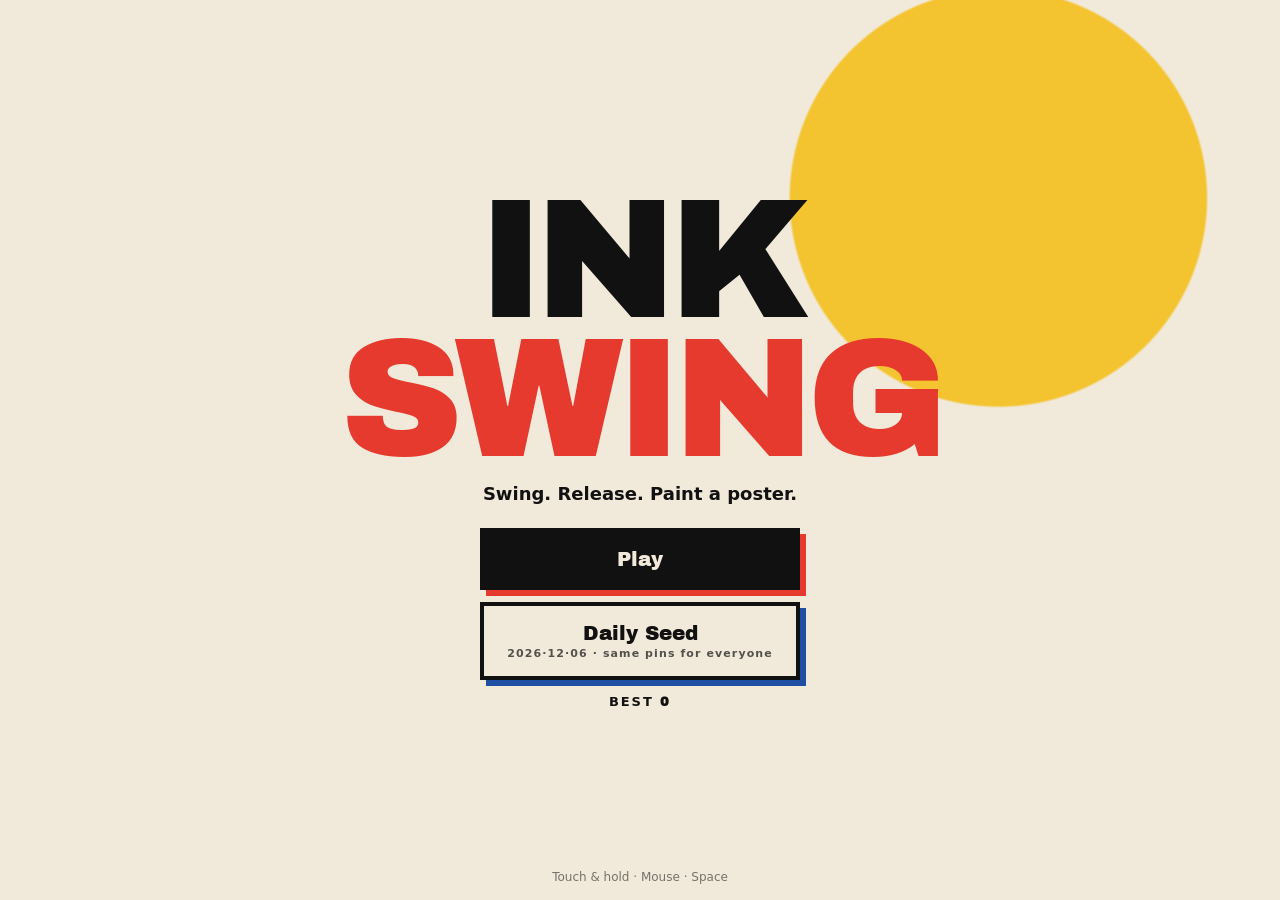
==== index.html @ 2767951f "Ink Swing: initial release" ====
<!doctype html>
<html lang="en">
<head>
<meta charset="utf-8">
<meta name="viewport" content="width=device-width,initial-scale=1,viewport-fit=cover,user-scalable=no">
<meta name="theme-color" content="#F1E9DA">
<meta name="description" content="Ink Swing — swing, release, paint a poster.">
<meta name="apple-mobile-web-app-capable" content="yes">
<title>Ink Swing</title>
<link rel="manifest" href="manifest.webmanifest">
<link rel="icon" href="icons/icon.svg" type="image/svg+xml">
<link rel="apple-touch-icon" href="icons/icon-192.png">
<link rel="preload" href="fonts/ArchivoBlack-latin.woff2" as="font" type="font/woff2" crossorigin>
<link rel="stylesheet" href="style.css">
</head>
<body>
<canvas id="c"></canvas>
<div id="hud" class="hidden">
  <div id="score">0</div>
  <div id="pal" class="pill">Bauhaus</div>
  <div id="toast"></div>
</div>
<div id="hint" class="hidden"><div class="hand"></div><b>HOLD</b> to grab a pin<br><b>RELEASE</b> to fling</div>

<section id="start" class="panel show">
  <h1><span>INK</span><span>SWING</span></h1>
  <p class="sub">Swing. Release. Paint a poster.</p>
  <div class="modes">
    <button class="btn" id="btnRandom">Play</button>
    <button class="btn alt" id="btnDaily">Daily Seed <small id="dailyTag"></small></button>
  </div>
  <p class="best">Best <b id="bestStart">0</b></p>
  <p class="keys">Touch &amp; hold · Mouse · Space</p>
</section>

<section id="over" class="panel">
  <p class="kicker" id="overMode">Random run</p>
  <h2>INKED<br>OUT</h2>
  <div class="final" id="finalScore">0</div>
  <p class="best" id="overBest">Best 0</p>
  <img id="posterPrev" alt="Your poster">
  <div class="row">
    <button class="btn" id="btnRetry">Retry</button>
    <button class="btn alt" id="btnShare">Share Poster</button>
  </div>
  <button class="link" id="btnMenu">Menu</button>
</section>
<script src="game.js"></script>
</body>
</html>
---- style.css ----
@font-face{font-family:"Archivo Black";src:url(fonts/ArchivoBlack-latin.woff2) format("woff2");font-display:block}
:root{--ink:#111;--paper:#F1E9DA;--red:#E63A2E;--yel:#F4C430;--blu:#1F4FA3;--H:"Archivo Black",Impact,sans-serif}
*{box-sizing:border-box;-webkit-tap-highlight-color:transparent;-webkit-user-select:none;user-select:none}
html,body{margin:0;height:100%;overflow:hidden;background:var(--paper);color:var(--ink);font-family:system-ui,-apple-system,sans-serif;overscroll-behavior:none;touch-action:none}
canvas{position:fixed;inset:0;width:100%;height:100%;display:block}
.hidden{opacity:0;pointer-events:none}
#hud{position:fixed;inset:0;pointer-events:none;transition:opacity .3s}
#score{position:absolute;top:calc(14px + env(safe-area-inset-top));left:0;right:0;text-align:center;font:clamp(64px,20vw,120px)/1 var(--H);letter-spacing:-.04em;color:var(--ink);mix-blend-mode:multiply}
#score.bump{animation:bump .25s}
@keyframes bump{40%{transform:scale(1.18)}}
.pill{position:absolute;top:calc(18px + env(safe-area-inset-top));left:16px;font:12px var(--H);text-transform:uppercase;letter-spacing:.12em;background:var(--ink);color:var(--paper);padding:7px 11px;border-radius:99px;transition:background .3s}
#toast{position:absolute;top:34%;left:0;right:0;text-align:center;font:28px var(--H);text-transform:uppercase;opacity:0}
#toast.go{animation:toast .9s ease-out}
@keyframes toast{0%{opacity:0;transform:translateY(10px) scale(.8)}20%{opacity:1;transform:none}100%{opacity:0;transform:translateY(-30px)}}
#hint{position:fixed;bottom:calc(14% + env(safe-area-inset-bottom));left:0;right:0;text-align:center;font-size:18px;line-height:1.5;transition:opacity .4s;pointer-events:none}
#hint b{font-family:var(--H);font-weight:400;letter-spacing:.04em}
.hand{width:44px;height:44px;margin:0 auto 10px;border-radius:50%;border:5px solid var(--ink);animation:press 1.4s infinite}
@keyframes press{0%,100%{transform:scale(1)}40%,70%{transform:scale(.7);background:var(--red)}}
.panel{position:fixed;inset:0;display:flex;flex-direction:column;align-items:center;justify-content:center;gap:14px;padding:24px;text-align:center;
opacity:0;pointer-events:none;transform:translateY(20px);transition:opacity .35s,transform .45s cubic-bezier(.2,.9,.3,1.3)}
.panel.show{opacity:1;pointer-events:auto;transform:none}
#start{background:radial-gradient(circle at 78% 22%,var(--yel) 0 17%,transparent 17.2%),linear-gradient(transparent 0 0)}
h1{margin:0;font:400 clamp(84px,29vw,170px)/.82 var(--H);letter-spacing:-.05em;display:flex;flex-direction:column}
h1 span:last-child{color:var(--red)}
.sub{margin:0;font-weight:700;font-size:18px}
.modes,.row{display:flex;flex-direction:column;gap:12px;width:100%;max-width:320px;margin-top:10px}
.row{flex-direction:row}.row .btn{flex:1}
.btn{font:20px var(--H);border:4px solid var(--ink);background:var(--ink);color:var(--paper);padding:16px;border-radius:0;cursor:pointer;box-shadow:6px 6px 0 var(--red);transition:transform .08s,box-shadow .08s;touch-action:manipulation}
.btn:active{transform:translate(4px,4px);box-shadow:2px 2px 0 var(--red)}
.btn.alt{background:var(--paper);color:var(--ink);box-shadow:6px 6px 0 var(--blu)}
.btn small{display:block;font:700 11px system-ui;letter-spacing:.1em;opacity:.7;margin-top:3px}
.best{margin:0;font-weight:700;text-transform:uppercase;letter-spacing:.15em;font-size:13px}.best b{font-family:var(--H)}
.keys{position:absolute;bottom:calc(16px + env(safe-area-inset-bottom));font-size:12px;opacity:.55;margin:0}
#over{background:rgba(241,233,218,.9);backdrop-filter:blur(6px);-webkit-backdrop-filter:blur(6px);gap:10px}
.kicker{margin:0;font:12px var(--H);letter-spacing:.2em;text-transform:uppercase;background:var(--ink);color:var(--paper);padding:6px 10px}
h2{margin:0;font:400 clamp(56px,17vw,96px)/.85 var(--H);letter-spacing:-.04em;color:var(--red)}
.final{font:400 clamp(70px,22vw,120px)/.9 var(--H);letter-spacing:-.04em}
#posterPrev{height:min(30vh,260px);aspect-ratio:9/16;border:4px solid var(--ink);box-shadow:8px 8px 0 var(--ink);background:#fff;transform:rotate(-2deg);object-fit:cover}
.link{background:none;border:0;font:14px var(--H);text-decoration:underline;color:var(--ink);cursor:pointer;padding:8px}
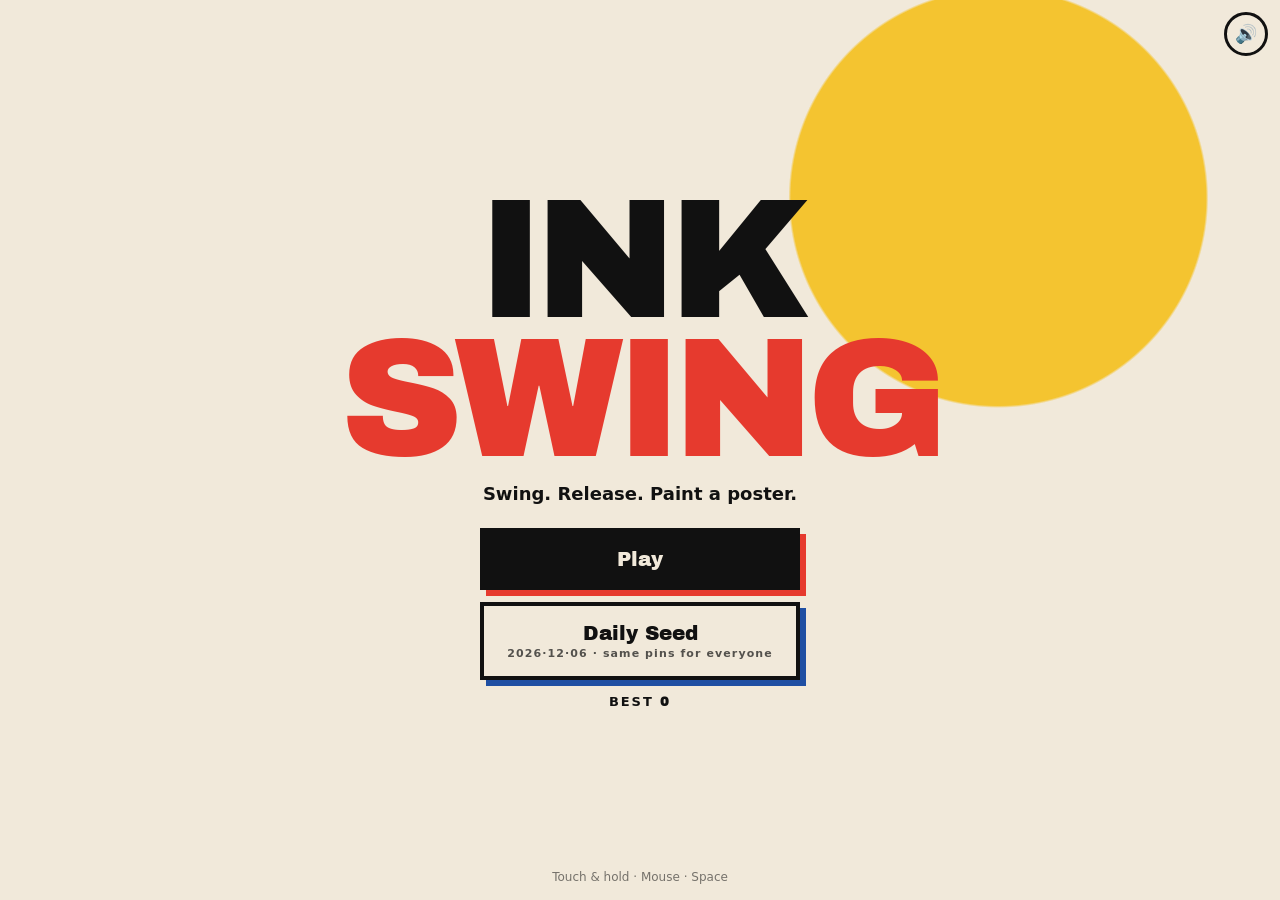
==== commit 36efd779: "Ink Boost after 100 points, synthesized paint SFX, mute toggle, SW v2" ====
--- a/index.html
+++ b/index.html
@@ -15,6 +15,7 @@
 </head>
 <body>
 <canvas id="c"></canvas>
+<button id="mute" aria-label="Toggle sound" aria-pressed="false">🔊</button>
 <div id="hud" class="hidden">
   <div id="score">0</div>
   <div id="pal" class="pill">Bauhaus</div>
--- a/style.css
+++ b/style.css
@@ -37,3 +37,5 @@
 .final{font:400 clamp(70px,22vw,120px)/.9 var(--H);letter-spacing:-.04em}
 #posterPrev{height:min(30vh,260px);aspect-ratio:9/16;border:4px solid var(--ink);box-shadow:8px 8px 0 var(--ink);background:#fff;transform:rotate(-2deg);object-fit:cover}
 .link{background:none;border:0;font:14px var(--H);text-decoration:underline;color:var(--ink);cursor:pointer;padding:8px}
+#mute{position:fixed;z-index:5;top:calc(12px + env(safe-area-inset-top));right:12px;width:44px;height:44px;border-radius:50%;border:3px solid var(--ink);background:var(--paper);font-size:18px;cursor:pointer;touch-action:manipulation}
+#score.boost{background:linear-gradient(90deg,#E63A2E,#F4C430,#2EC4B6,#FF48B0);-webkit-background-clip:text;background-clip:text;color:transparent;mix-blend-mode:normal}
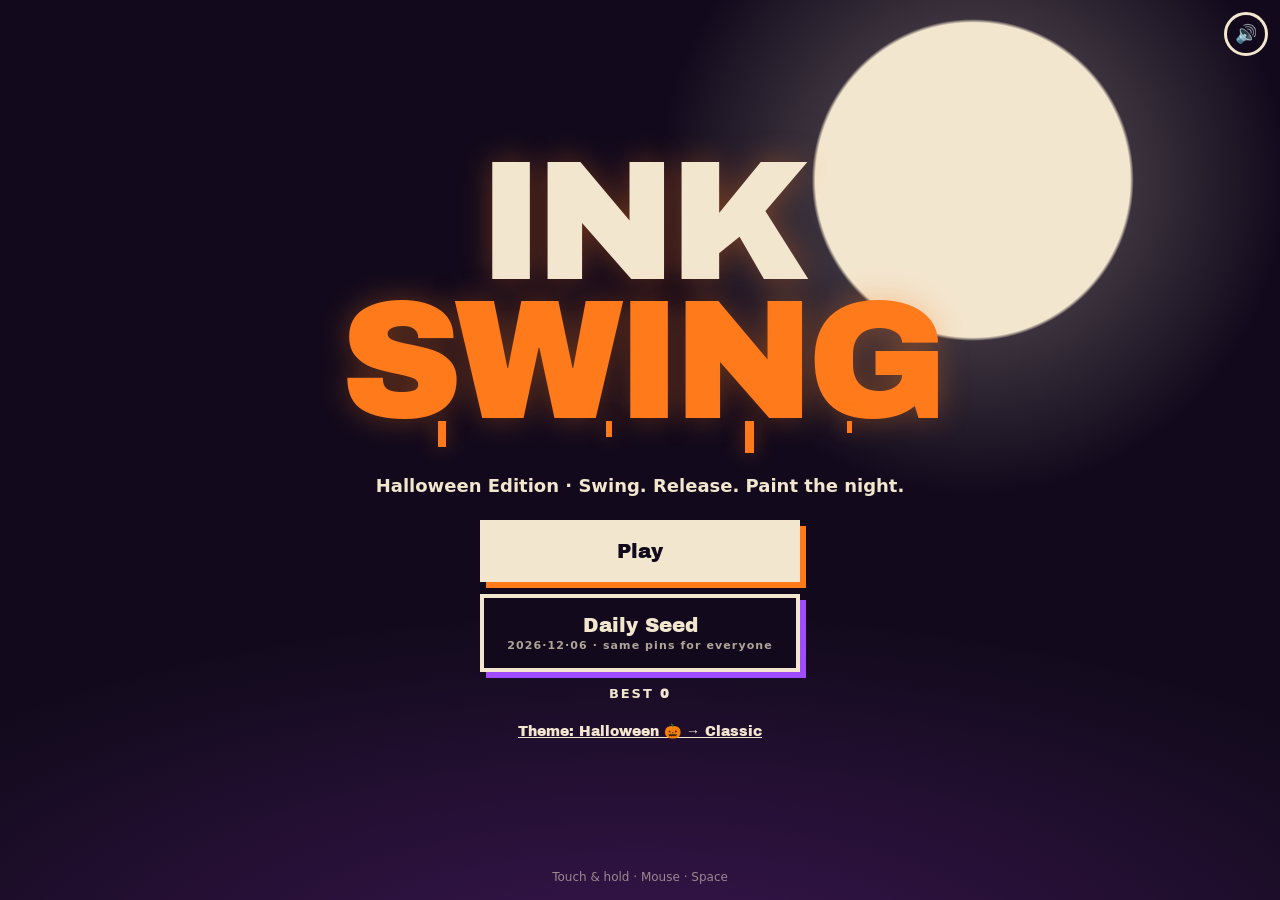
==== commit f3a798b1: "v10: Halloween theme (default) with classic toggle, night sky, lanterns, web/bat/coffin obstacles, c" ====
--- a/index.html
+++ b/index.html
@@ -31,6 +31,7 @@
     <button class="btn alt" id="btnDaily">Daily Seed <small id="dailyTag"></small></button>
   </div>
   <p class="best">Best <b id="bestStart">0</b></p>
+  <button class="link" id="btnTheme">Theme</button>
   <p class="keys">Touch &amp; hold · Mouse · Space</p>
 </section>
 
--- a/style.css
+++ b/style.css
@@ -39,3 +39,17 @@
 .link{background:none;border:0;font:14px var(--H);text-decoration:underline;color:var(--ink);cursor:pointer;padding:8px}
 #mute{position:fixed;z-index:5;top:calc(12px + env(safe-area-inset-top));right:12px;width:44px;height:44px;border-radius:50%;border:3px solid var(--ink);background:var(--paper);font-size:18px;cursor:pointer;touch-action:manipulation}
 #score.boost{background:linear-gradient(90deg,#E63A2E,#F4C430,#2EC4B6,#FF48B0);-webkit-background-clip:text;background-clip:text;color:transparent;mix-blend-mode:normal}
+/* ---- Halloween theme ---- */
+body.hw{--paper:#120A1C;--ink:#F3E6CF;--red:#FF7A1A;--yel:#A04DFF;--blu:#7CFF3A;background:#120A1C}
+body.hw #score{mix-blend-mode:normal;text-shadow:0 0 24px rgba(255,122,26,.45)}
+body.hw #start{background:radial-gradient(circle at 76% 20%,#F3E6CF 0 13%,rgba(243,230,207,.18) 13.3%,transparent 26%),radial-gradient(120% 70% at 50% 110%,#3A1650 0,transparent 60%),#120A1C}
+body.hw h1 span{text-shadow:0 0 30px rgba(255,122,26,.35)}
+body.hw h1 span:last-child{color:#FF7A1A}
+body.hw h1::after{content:"";display:block;height:40px;margin:-10px 6% 0;background:linear-gradient(#FF7A1A,#FF7A1A) 12% 0/8px 26px no-repeat,linear-gradient(#FF7A1A,#FF7A1A) 44% 0/6px 16px no-repeat,linear-gradient(#FF7A1A,#FF7A1A) 71% 0/9px 32px no-repeat,linear-gradient(#FF7A1A,#FF7A1A) 90% 0/5px 12px no-repeat;border-radius:0 0 8px 8px;filter:drop-shadow(0 0 10px rgba(255,122,26,.4))}
+body.hw .btn{box-shadow:6px 6px 0 #FF7A1A}body.hw .btn.alt{box-shadow:6px 6px 0 #A04DFF}
+body.hw #over{background:rgba(18,10,28,.9)}
+body.hw h2{color:#FF7A1A;text-shadow:0 0 28px rgba(255,122,26,.5)}
+body.hw .kicker{background:#FF7A1A;color:#120A1C}
+body.hw #posterPrev{box-shadow:8px 8px 0 #FF7A1A;border-color:#F3E6CF}
+body.hw #mute{background:#120A1C;color:#F3E6CF;border-color:#F3E6CF}
+body.hw .pill{color:#120A1C}
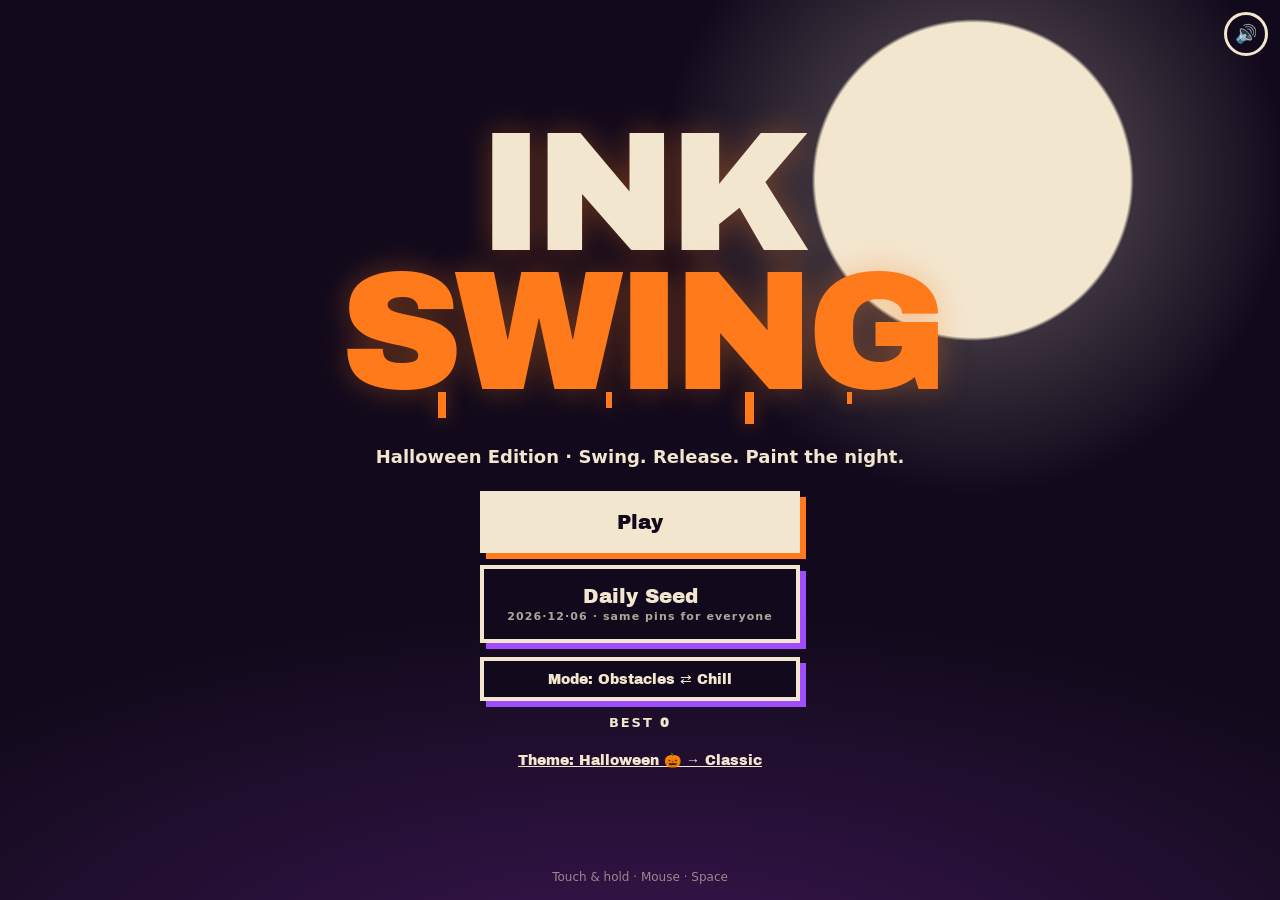
==== commit a94cc9d6: "v12: Chill mode (no obstacles/candy, color cycles on grab), per-mode best, poster mode label" ====
--- a/index.html
+++ b/index.html
@@ -30,6 +30,7 @@
     <button class="btn" id="btnRandom">Play</button>
     <button class="btn alt" id="btnDaily">Daily Seed <small id="dailyTag"></small></button>
   </div>
+  <button class="btn alt mode" id="btnChill">Mode</button>
   <p class="best">Best <b id="bestStart">0</b></p>
   <button class="link" id="btnTheme">Theme</button>
   <p class="keys">Touch &amp; hold · Mouse · Space</p>
--- a/style.css
+++ b/style.css
@@ -53,3 +53,4 @@
 body.hw #posterPrev{box-shadow:8px 8px 0 #FF7A1A;border-color:#F3E6CF}
 body.hw #mute{background:#120A1C;color:#F3E6CF;border-color:#F3E6CF}
 body.hw .pill{color:#120A1C}
+.btn.mode{font-size:14px;padding:10px 14px;box-shadow:4px 4px 0 var(--ink);width:100%;max-width:320px}.btn.mode.on{background:var(--blu);color:#111}
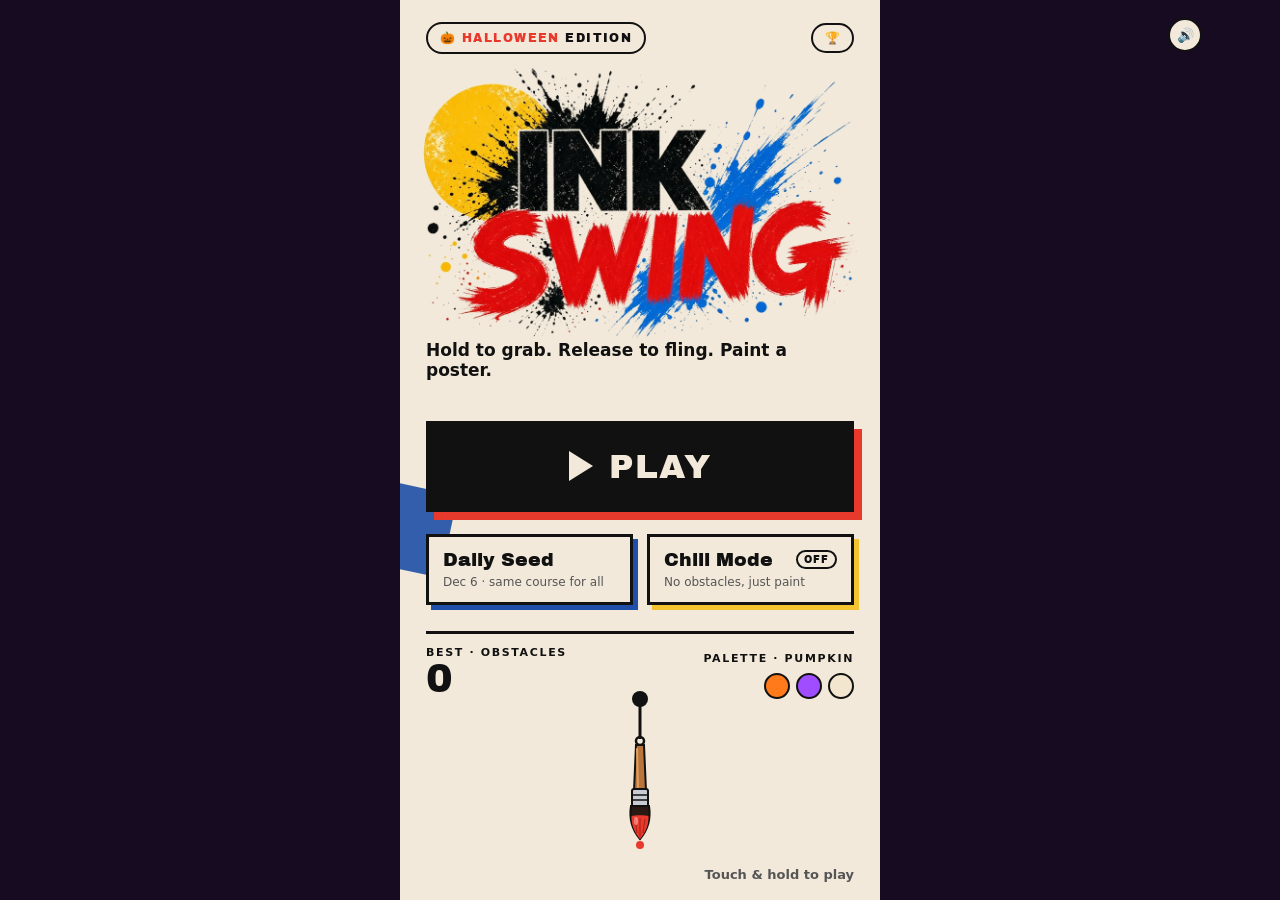
==== commit 5dab1ad0: "Home B start screen: SVG swinging brush, fix Halloween init crash; SW v14" ====
--- a/index.html
+++ b/index.html
@@ -3,7 +3,7 @@
 <head>
 <meta charset="utf-8">
 <meta name="viewport" content="width=device-width,initial-scale=1,viewport-fit=cover,user-scalable=no">
-<meta name="theme-color" content="#F1E9DA">
+<meta name="theme-color" content="#F2E9DA">
 <meta name="description" content="Ink Swing — swing, release, paint a poster.">
 <meta name="apple-mobile-web-app-capable" content="yes">
 <title>Ink Swing</title>
@@ -23,18 +23,32 @@
 </div>
 <div id="hint" class="hidden"><div class="hand"></div><b>HOLD</b> to grab a pin<br><b>RELEASE</b> to fling</div>
 
-<section id="start" class="panel show">
-  <h1><span>INK</span><span>SWING</span></h1>
-  <p class="sub">Swing. Release. Paint a poster.</p>
-  <div class="modes">
-    <button class="btn" id="btnRandom">Play</button>
-    <button class="btn alt" id="btnDaily">Daily Seed <small id="dailyTag"></small></button>
+<section id="start" class="panel show homeB">
+  <div class="hb-top"><button class="hb-pill" id="btnTheme"></button><button class="hb-pill hb-trophy" id="btnLeaders" aria-label="Leaderboard">🏆</button></div>
+  <h1 class="hb-logo"><img src="img/logo-B.webp" alt="Ink Swing" width="900" height="561"></h1>
+  <p class="hb-tag">Hold to grab. Release to fling. Paint a poster.</p>
+  <button class="hb-play" id="btnRandom"><i></i>PLAY</button>
+  <div class="hb-modes">
+    <button class="hb-card" id="btnDaily" style="--c:#1F4FA8"><b>Daily Seed</b><small id="dailyTag"></small></button>
+    <button class="hb-card" id="btnChill" style="--c:#F4C430" aria-pressed="false"><b>Chill Mode <em id="chillState">OFF</em></b><small id="chillSub">No obstacles, just paint</small></button>
   </div>
-  <button class="btn alt mode" id="btnChill">Mode</button>
-  <p class="best">Best <b id="bestStart">0</b></p>
-  <button class="link" id="btnTheme">Theme</button>
-  <p class="keys">Touch &amp; hold · Mouse · Space</p>
+  <div class="hb-stats"><div><span id="bestLabel">BEST</span><b id="bestStart">0</b></div>
+    <div class="hb-pal"><span id="palLabel">PALETTE · BAUHAUS</span><div id="palDots"></div></div></div>
+  <div class="hb-swing" aria-hidden="true"><svg class="trail" viewBox="0 0 430 70" preserveAspectRatio="none"><path d="M40 30 C120 70 170 0 215 30 S320 70 390 25" fill="none" stroke="#E8392D" stroke-width="14" stroke-linecap="round"/></svg><div class="pin"></div><div class="pend"><svg viewBox="0 0 40 150" width="40" height="150" class="bsvg">
+<line x1="20" y1="0" x2="20" y2="40" stroke="#111" stroke-width="3"/>
+<circle cx="20" cy="42" r="4" fill="none" stroke="#111" stroke-width="2.5"/>
+<path d="M16 46 L24 46 L26 92 L14 92 Z" fill="#B8743A" stroke="#111" stroke-width="2"/>
+<path d="M17 50 L18 88" stroke="#E0A060" stroke-width="2" stroke-linecap="round"/>
+<rect x="12" y="90" width="16" height="18" rx="2" fill="#C9CCD2" stroke="#111" stroke-width="2"/>
+<line x1="12" y1="96" x2="28" y2="96" stroke="#111" stroke-width="1.5"/><line x1="12" y1="101" x2="28" y2="101" stroke="#111" stroke-width="1.5"/>
+<path d="M11 107 L29 107 C31 120 27 132 20 140 C13 132 9 120 11 107 Z" fill="#2A1A14" stroke="#111" stroke-width="2"/>
+<path d="M11.5 117 C14 116 26 116 28.5 117 C29 126 25 134 20 140 C15 134 11 126 11.5 117 Z" fill="#E8392D"/>
+<path d="M15 120 L17 134 M20 119 L20 138 M25 120 L23 134" stroke="#B5241B" stroke-width="1.2"/>
+<ellipse cx="16" cy="122" rx="2" ry="4" fill="#ffffff66"/>
+</svg><div class="drop"></div></div></div>
+  <div class="hb-foot"><span class="native-only"><button class="hb-link" id="btnRemoveAds"><b>Remove Ads</b></button> · <button class="hb-link" id="btnRestore">Restore</button></span><span class="hb-hint">Touch &amp; hold to play</span></div>
 </section>
+<div id="scores" class="hb-sheet" hidden><div class="hb-sheet-in"><h3>Best Scores</h3><ul id="scoreList"></ul><button class="hb-play hb-close" id="btnScoresClose">Close</button></div></div>
 
 <section id="over" class="panel">
   <p class="kicker" id="overMode">Random run</p>
--- a/style.css
+++ b/style.css
@@ -54,3 +54,51 @@
 body.hw #mute{background:#120A1C;color:#F3E6CF;border-color:#F3E6CF}
 body.hw .pill{color:#120A1C}
 .btn.mode{font-size:14px;padding:10px 14px;box-shadow:4px 4px 0 var(--ink);width:100%;max-width:320px}.btn.mode.on{background:var(--blu);color:#111}
+
+/* ---- Home B start screen (paper poster, same in every theme) ---- */
+body #start.homeB,body.hw #start.homeB{--P:#F2E9DA;--K:#111111;--R:#E8392D;--Y:#F4C430;--B:#1F4FA8;background:var(--P);color:var(--K);justify-content:flex-start;align-items:stretch;gap:0;text-align:left;
+ padding:calc(22px + env(safe-area-inset-top)) 26px calc(18px + env(safe-area-inset-bottom));max-width:480px;margin:0 auto;overflow:hidden}
+body #start.homeB::before{content:"";position:absolute;left:-34px;top:54%;width:84px;height:84px;background:var(--B);transform:rotate(12deg);opacity:.9}
+.homeB>*{position:relative}
+.hb-top{display:flex;justify-content:space-between;align-items:center}
+.hb-pill{font:12px "Archivo Black",Impact,sans-serif;letter-spacing:.12em;border:2px solid var(--K);padding:7px 12px;border-radius:99px;background:var(--P);color:var(--K);cursor:pointer}
+.hb-pill b{color:var(--R);font-weight:400}.hb-trophy{letter-spacing:0;padding:6px 12px}
+.hb-logo{margin:14px -10px 2px;display:block;line-height:0}.hb-logo img{width:100%;height:auto;max-height:30vh;object-fit:contain}
+.hb-tag{margin:0;font-weight:700;font-size:clamp(14px,4.2vw,17px)}
+.hb-play{margin-top:clamp(18px,4.5vh,44px);background:var(--K);color:var(--P);font:clamp(26px,8vw,34px) "Archivo Black",Impact,sans-serif;letter-spacing:.04em;height:clamp(70px,10.5vh,96px);border:0;
+ display:flex;align-items:center;justify-content:center;gap:16px;box-shadow:8px 8px 0 var(--R);cursor:pointer;width:100%;transition:transform .08s,box-shadow .08s}
+.hb-play i{width:0;height:0;border-left:24px solid var(--P);border-top:15px solid transparent;border-bottom:15px solid transparent}
+.hb-play:active,.hb-card:active{transform:translate(4px,4px);box-shadow:3px 3px 0 var(--R)}
+.hb-modes{display:grid;grid-template-columns:1fr 1fr;gap:14px;margin-top:22px}
+.hb-card{border:3px solid var(--K);background:var(--P);color:var(--K);padding:12px 14px;box-shadow:5px 5px 0 var(--c);text-align:left;cursor:pointer;font-family:inherit;transition:background .2s,transform .08s}
+.hb-card b{display:flex;align-items:center;justify-content:space-between;gap:6px;font:400 clamp(16px,4.6vw,19px) "Archivo Black",Impact,sans-serif}
+.hb-card small{display:block;font-size:12px;color:#555;margin-top:4px;line-height:1.35}
+.hb-card em{font:10px "Archivo Black";font-style:normal;letter-spacing:.1em;border:2px solid var(--K);border-radius:99px;padding:2px 6px}
+.hb-card.on{background:var(--Y)}.hb-card.on em{background:var(--K);color:var(--Y)}.hb-card.on small{color:#111}
+.hb-stats{display:flex;justify-content:space-between;align-items:flex-end;margin-top:clamp(16px,3vh,26px);border-top:3px solid var(--K);padding-top:12px}
+.hb-stats span{display:block;font-size:11px;font-weight:700;letter-spacing:.15em}.hb-stats b{font:400 40px/1 "Archivo Black",Impact,sans-serif}
+.hb-pal{text-align:right}.hb-pal span{margin-bottom:8px}#palDots{display:flex;gap:6px;justify-content:flex-end}#palDots i{width:26px;height:26px;border-radius:50%;border:2px solid var(--K)}
+.hb-foot{margin-top:auto;display:flex;justify-content:space-between;align-items:center;font-size:13px;font-weight:600;color:#555;padding-top:12px}
+.hb-foot .hb-hint{margin-left:auto}.hb-link{background:none;border:0;padding:0;font:inherit;color:#555;cursor:pointer}.hb-link b{color:var(--K)}
+.hb-sheet{position:fixed;inset:0;z-index:9;background:rgba(17,17,17,.55);display:flex;align-items:flex-end;justify-content:center}
+.hb-sheet[hidden]{display:none}.hb-sheet-in{background:#F2E9DA;color:#111;width:100%;max-width:480px;padding:22px 26px calc(22px + env(safe-area-inset-bottom));border-top:4px solid #111}
+.hb-sheet h3{margin:0 0 10px;font:400 26px "Archivo Black",Impact,sans-serif}.hb-sheet ul{list-style:none;margin:0 0 18px;padding:0}
+.hb-sheet li{display:flex;justify-content:space-between;padding:8px 0;border-bottom:2px solid #111;font-weight:700}.hb-sheet li b{font:400 20px "Archivo Black"}
+.hb-close{height:60px;font-size:22px}
+html:not(.native) .hb-foot .native-only{display:none}
+@media (max-height:700px){.hb-logo img{max-height:24vh}.hb-modes{margin-top:16px}}
+body .hb-logo::after,body.hw .hb-logo::after{display:none}body .hb-logo{font-size:0;letter-spacing:0}
+.hb-swing{position:relative;height:150px;margin-top:auto;flex:none}
+.hb-swing .trail{position:absolute;left:-26px;right:-26px;width:calc(100% + 52px);top:105px;height:70px}
+.hb-swing .trail path{stroke-dasharray:520;stroke-dashoffset:520;animation:hbpaint 2.4s ease-in-out infinite alternate}
+@keyframes hbpaint{to{stroke-dashoffset:0}}
+.hb-swing .pin{position:absolute;left:calc(50% - 8px);top:-8px;width:16px;height:16px;border-radius:50%;background:#111}
+.hb-swing .pend{position:absolute;left:50%;top:0;width:0;height:0;animation:hbsw 1.2s ease-in-out infinite alternate;transform-origin:0 0}
+@keyframes hbsw{from{transform:rotate(38deg)}to{transform:rotate(-38deg)}}
+.hb-swing .bsvg{position:absolute;left:-20px;top:0}
+.hb-swing .drop{position:absolute;left:-4px;top:142px;width:8px;height:8px;border-radius:50%;background:#E8392D;animation:hbdrip 1.2s infinite}
+@keyframes hbdrip{0%{opacity:0;transform:translateY(0)}30%{opacity:1}100%{opacity:0;transform:translateY(24px)}}
+#start.homeB .hb-foot{margin-top:6px}
+@media (prefers-reduced-motion:reduce){.hb-swing .pend,.hb-swing .drop,.hb-swing .trail path{animation:none}.hb-swing .trail path{stroke-dashoffset:0}.hb-swing .drop{opacity:0}}
+@media (max-height:740px){.hb-swing{height:118px;transform:scale(.8);transform-origin:50% 0;margin-bottom:-30px}}
+body.onstart #mute{top:calc(18px + env(safe-area-inset-top));right:78px;width:34px;height:34px;font-size:14px;border-width:2px;background:#F2E9DA;color:#111;border-color:#111}
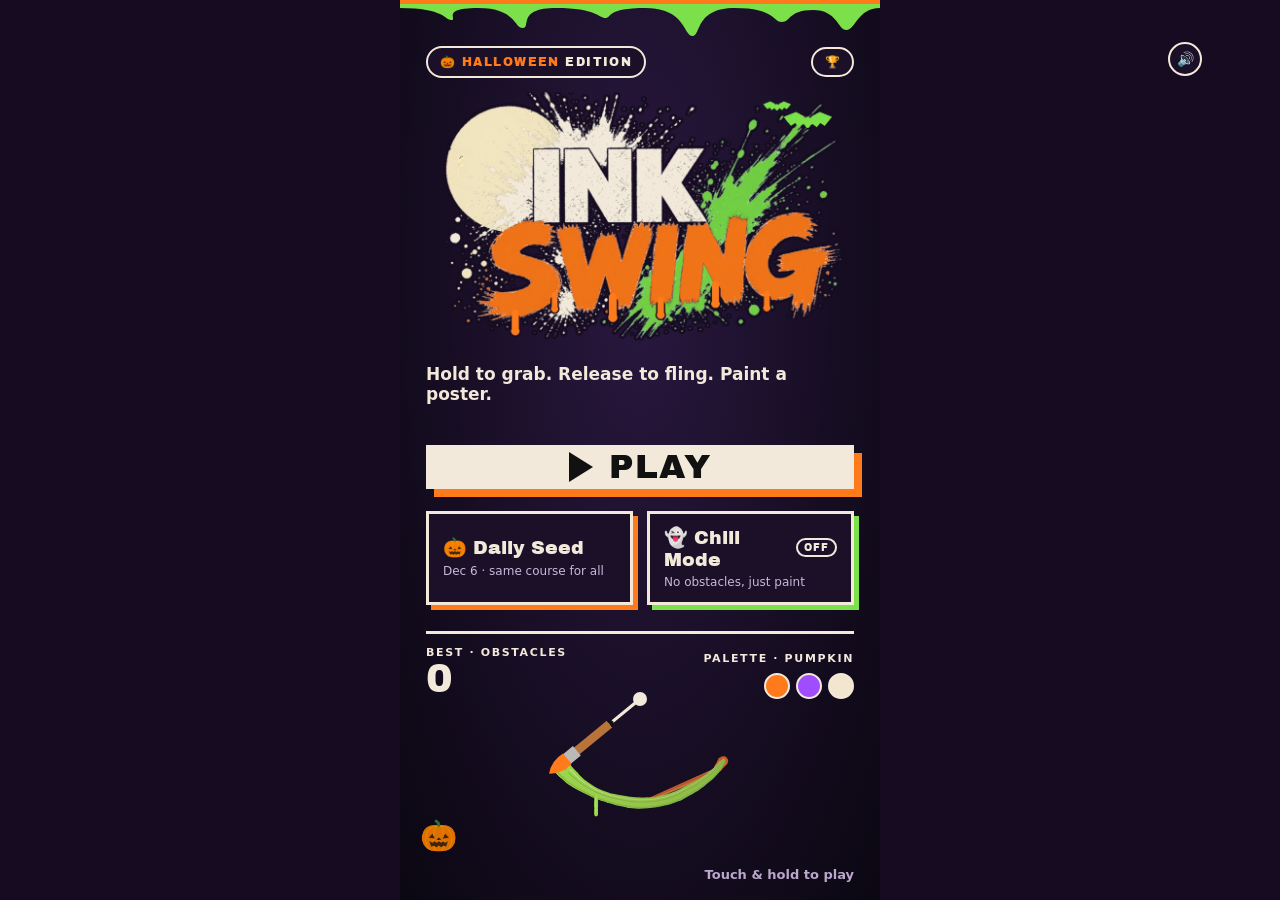
==== commit 4a91ba4b: "Forgiving opening, Halloween Home B + logo, VOD canvas home brush; SW v16" ====
--- a/index.html
+++ b/index.html
@@ -29,23 +29,12 @@
   <p class="hb-tag">Hold to grab. Release to fling. Paint a poster.</p>
   <button class="hb-play" id="btnRandom"><i></i>PLAY</button>
   <div class="hb-modes">
-    <button class="hb-card" id="btnDaily" style="--c:#1F4FA8"><b>Daily Seed</b><small id="dailyTag"></small></button>
-    <button class="hb-card" id="btnChill" style="--c:#F4C430" aria-pressed="false"><b>Chill Mode <em id="chillState">OFF</em></b><small id="chillSub">No obstacles, just paint</small></button>
+    <button class="hb-card" id="btnDaily" style="--c:#1F4FA8"><b><span><span class="hw-only">🎃 </span>Daily Seed</span></b><small id="dailyTag"></small></button>
+    <button class="hb-card" id="btnChill" style="--c:#F4C430" aria-pressed="false"><b><span><span class="hw-only">👻 </span>Chill Mode</span> <em id="chillState">OFF</em></b><small id="chillSub">No obstacles, just paint</small></button>
   </div>
   <div class="hb-stats"><div><span id="bestLabel">BEST</span><b id="bestStart">0</b></div>
     <div class="hb-pal"><span id="palLabel">PALETTE · BAUHAUS</span><div id="palDots"></div></div></div>
-  <div class="hb-swing" aria-hidden="true"><svg class="trail" viewBox="0 0 430 70" preserveAspectRatio="none"><path d="M40 30 C120 70 170 0 215 30 S320 70 390 25" fill="none" stroke="#E8392D" stroke-width="14" stroke-linecap="round"/></svg><div class="pin"></div><div class="pend"><svg viewBox="0 0 40 150" width="40" height="150" class="bsvg">
-<line x1="20" y1="0" x2="20" y2="40" stroke="#111" stroke-width="3"/>
-<circle cx="20" cy="42" r="4" fill="none" stroke="#111" stroke-width="2.5"/>
-<path d="M16 46 L24 46 L26 92 L14 92 Z" fill="#B8743A" stroke="#111" stroke-width="2"/>
-<path d="M17 50 L18 88" stroke="#E0A060" stroke-width="2" stroke-linecap="round"/>
-<rect x="12" y="90" width="16" height="18" rx="2" fill="#C9CCD2" stroke="#111" stroke-width="2"/>
-<line x1="12" y1="96" x2="28" y2="96" stroke="#111" stroke-width="1.5"/><line x1="12" y1="101" x2="28" y2="101" stroke="#111" stroke-width="1.5"/>
-<path d="M11 107 L29 107 C31 120 27 132 20 140 C13 132 9 120 11 107 Z" fill="#2A1A14" stroke="#111" stroke-width="2"/>
-<path d="M11.5 117 C14 116 26 116 28.5 117 C29 126 25 134 20 140 C15 134 11 126 11.5 117 Z" fill="#E8392D"/>
-<path d="M15 120 L17 134 M20 119 L20 138 M25 120 L23 134" stroke="#B5241B" stroke-width="1.2"/>
-<ellipse cx="16" cy="122" rx="2" ry="4" fill="#ffffff66"/>
-</svg><div class="drop"></div></div></div>
+  <div class="hb-swing" aria-hidden="true"></div>
   <div class="hb-foot"><span class="native-only"><button class="hb-link" id="btnRemoveAds"><b>Remove Ads</b></button> · <button class="hb-link" id="btnRestore">Restore</button></span><span class="hb-hint">Touch &amp; hold to play</span></div>
 </section>
 <div id="scores" class="hb-sheet" hidden><div class="hb-sheet-in"><h3>Best Scores</h3><ul id="scoreList"></ul><button class="hb-play hb-close" id="btnScoresClose">Close</button></div></div>
@@ -63,5 +52,6 @@
   <button class="link" id="btnMenu">Menu</button>
 </section>
 <script src="game.js"></script>
+<script src="home-brush.js"></script>
 </body>
 </html>
--- a/style.css
+++ b/style.css
@@ -89,16 +89,19 @@
 @media (max-height:700px){.hb-logo img{max-height:24vh}.hb-modes{margin-top:16px}}
 body .hb-logo::after,body.hw .hb-logo::after{display:none}body .hb-logo{font-size:0;letter-spacing:0}
 .hb-swing{position:relative;height:150px;margin-top:auto;flex:none}
-.hb-swing .trail{position:absolute;left:-26px;right:-26px;width:calc(100% + 52px);top:105px;height:70px}
-.hb-swing .trail path{stroke-dasharray:520;stroke-dashoffset:520;animation:hbpaint 2.4s ease-in-out infinite alternate}
-@keyframes hbpaint{to{stroke-dashoffset:0}}
-.hb-swing .pin{position:absolute;left:calc(50% - 8px);top:-8px;width:16px;height:16px;border-radius:50%;background:#111}
-.hb-swing .pend{position:absolute;left:50%;top:0;width:0;height:0;animation:hbsw 1.2s ease-in-out infinite alternate;transform-origin:0 0}
-@keyframes hbsw{from{transform:rotate(38deg)}to{transform:rotate(-38deg)}}
-.hb-swing .bsvg{position:absolute;left:-20px;top:0}
-.hb-swing .drop{position:absolute;left:-4px;top:142px;width:8px;height:8px;border-radius:50%;background:#E8392D;animation:hbdrip 1.2s infinite}
-@keyframes hbdrip{0%{opacity:0;transform:translateY(0)}30%{opacity:1}100%{opacity:0;transform:translateY(24px)}}
+.hb-swing .hb-brush{position:absolute;left:-26px;top:-8px;width:calc(100% + 52px);height:calc(100% + 8px);display:block}
 #start.homeB .hb-foot{margin-top:6px}
-@media (prefers-reduced-motion:reduce){.hb-swing .pend,.hb-swing .drop,.hb-swing .trail path{animation:none}.hb-swing .trail path{stroke-dashoffset:0}.hb-swing .drop{opacity:0}}
 @media (max-height:740px){.hb-swing{height:118px;transform:scale(.8);transform-origin:50% 0;margin-bottom:-30px}}
 body.onstart #mute{top:calc(18px + env(safe-area-inset-top));right:78px;width:34px;height:34px;font-size:14px;border-width:2px;background:#F2E9DA;color:#111;border-color:#111}
+
+/* Halloween edition of Home B */
+body.hw #start.homeB{--P:#1B1028;--K:#F2E9DA;--R:#FF7A1A;--Y:#7BE04A;background:radial-gradient(ellipse at 50% 30%,#2A1840 0%,#160D22 60%,#0B0712 100%);color:#F2E9DA;padding-top:calc(46px + env(safe-area-inset-top))}
+body.hw #start.homeB::before{left:0;right:0;top:0;width:auto;height:40px;transform:none;opacity:1;background:url("data:image/svg+xml,%3Csvg xmlns='http://www.w3.org/2000/svg' width='430' height='40' preserveAspectRatio='none'%3E%3Cpath d='M0 0H430V8C410 8 408 30 400 30S392 10 370 10 350 22 342 22 336 8 300 8 270 36 262 36 256 8 220 8 190 18 184 18 176 8 140 8 118 28 110 28 104 8 70 8 52 20 46 20 40 8 0 8Z' fill='%237BE04A'/%3E%3Cpath d='M0 0H430V4H0Z' fill='%23FF7A1A'/%3E%3C/svg%3E") 0 0/100% 100% no-repeat}
+body.hw .hb-play{color:#111}body.hw .hb-play i{border-left-color:#111}
+body.hw #btnDaily{--c:#FF7A1A!important}body.hw #btnChill{--c:#7BE04A!important}
+body.hw .hb-card small{color:#C9B8DA}body.hw .hb-card.on,body.hw .hb-card.on small{color:#111}body.hw .hb-card.on em{background:#111;color:#7BE04A;border-color:#111}
+body.hw .hb-foot,body.hw .hb-link{color:#B9A8CC}body.hw .hb-link b{color:#F2E9DA}
+body.hw .hb-sheet-in{background:#1B1028;color:#F2E9DA;border-top-color:#FF7A1A}body.hw .hb-sheet li{border-bottom-color:#F2E9DA}
+body.hw.onstart #mute{top:calc(42px + env(safe-area-inset-top));background:#1B1028;color:#F2E9DA;border-color:#F2E9DA}
+.hw-only{display:none}body.hw .hw-only{display:inline}
+body.hw .hb-swing::after{content:"🎃";position:absolute;left:-6px;bottom:-4px;font-size:30px;opacity:.9}
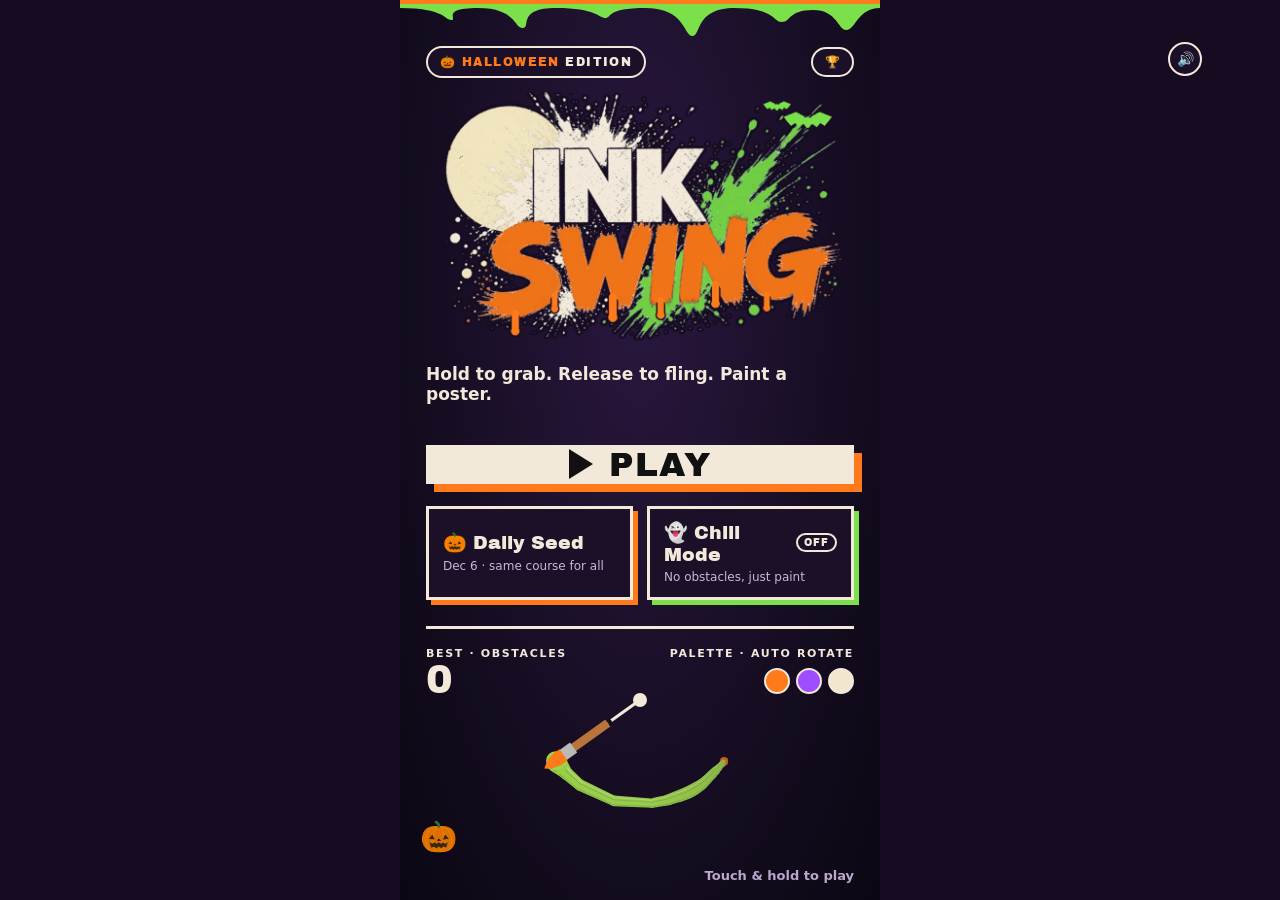
==== commit 67aa1d4c: "Palette picker: per-theme fixed/custom/auto palettes; SW v18" ====
--- a/index.html
+++ b/index.html
@@ -33,10 +33,15 @@
     <button class="hb-card" id="btnChill" style="--c:#F4C430" aria-pressed="false"><b><span><span class="hw-only">👻 </span>Chill Mode</span> <em id="chillState">OFF</em></b><small id="chillSub">No obstacles, just paint</small></button>
   </div>
   <div class="hb-stats"><div><span id="bestLabel">BEST</span><b id="bestStart">0</b></div>
-    <div class="hb-pal"><span id="palLabel">PALETTE · BAUHAUS</span><div id="palDots"></div></div></div>
+    <button class="hb-pal" id="hbPal" aria-haspopup="dialog" aria-label="Choose palette"><span id="palLabel">PALETTE · BAUHAUS</span><div id="palDots"></div></button></div>
   <div class="hb-swing" aria-hidden="true"></div>
   <div class="hb-foot"><span class="native-only"><button class="hb-link" id="btnRemoveAds"><b>Remove Ads</b></button> · <button class="hb-link" id="btnRestore">Restore</button></span><span class="hb-hint">Touch &amp; hold to play</span></div>
 </section>
+<div id="picker" class="hb-sheet" hidden role="dialog" aria-label="Palette"><div class="hb-sheet-in pk-in"><h3>Palette</h3><div id="pkList" class="pk-list"></div>
+  <div id="pkCustom" class="pk-custom" hidden><h3>Custom</h3><div id="pkSlots" class="pk-slots"></div>
+    <label>Hue<input type="range" id="pkHue" min="0" max="359" class="pk-hue"></label><label>Lightness<input type="range" id="pkLight" min="5" max="95"></label>
+    <p id="pkWarn" class="pk-warn"></p><div class="pk-row"><button class="hb-link" id="pkFix" hidden>Fix contrast</button><button class="hb-link" id="pkCancel">Cancel</button><button class="hb-play pk-save" id="pkSave">Use these</button></div></div>
+  <button class="hb-play hb-close" id="pkClose">Done</button></div></div>
 <div id="scores" class="hb-sheet" hidden><div class="hb-sheet-in"><h3>Best Scores</h3><ul id="scoreList"></ul><button class="hb-play hb-close" id="btnScoresClose">Close</button></div></div>
 
 <section id="over" class="panel">
--- a/style.css
+++ b/style.css
@@ -105,3 +105,17 @@
 body.hw.onstart #mute{top:calc(42px + env(safe-area-inset-top));background:#1B1028;color:#F2E9DA;border-color:#F2E9DA}
 .hw-only{display:none}body.hw .hw-only{display:inline}
 body.hw .hb-swing::after{content:"🎃";position:absolute;left:-6px;bottom:-4px;font-size:30px;opacity:.9}
+
+button.hb-pal{background:none;border:0;padding:6px 0 6px 10px;color:inherit;font:inherit;cursor:pointer;display:flex;flex-direction:column;align-items:flex-end}button.hb-pal span{display:block}
+.pk-in{max-height:86vh;overflow:auto}.pk-list{display:flex;flex-direction:column;gap:8px;margin-bottom:16px}
+.pk-opt{display:flex;justify-content:space-between;align-items:center;gap:10px;min-height:52px;padding:8px 12px;background:transparent;color:inherit;border:2px solid currentColor;font:inherit;text-align:left;cursor:pointer}
+.pk-opt b{display:block;font:400 17px "Archivo Black",Impact,sans-serif}.pk-opt small{font-size:12px;opacity:.75}
+.pk-opt.sel{background:#111;color:#F2E9DA;box-shadow:5px 5px 0 #E8392D}body.hw .pk-opt.sel{background:#FF7A1A;color:#160D22;box-shadow:5px 5px 0 #7BE04A}
+.pk-dots{display:flex;gap:5px}.pk-dots i{width:22px;height:22px;border-radius:50%;border:2px solid currentColor}
+.pk-custom{border:2px solid currentColor;padding:14px;margin-bottom:16px}.pk-custom label{display:block;font-weight:700;font-size:13px;text-transform:uppercase;letter-spacing:.1em;margin:10px 0}
+.pk-custom input{width:100%;height:36px;-webkit-appearance:none;appearance:none;border:2px solid currentColor;border-radius:18px;margin-top:6px}
+.pk-hue{background:linear-gradient(90deg,red,#ff0,lime,cyan,blue,#f0f,red)}
+.pk-custom input::-webkit-slider-thumb{-webkit-appearance:none;width:34px;height:34px;border-radius:50%;background:#fff;border:3px solid #111}
+.pk-slots{display:flex;gap:14px}.pk-slot{width:56px;height:56px;border-radius:50%;border:3px solid currentColor;cursor:pointer}.pk-slot.sel{outline:4px solid currentColor;outline-offset:3px}
+.pk-warn{font-weight:700;font-size:13px}.pk-warn.bad{color:#E8392D}body.hw .pk-warn.bad{color:#FF7A1A}.pk-row{display:flex;gap:12px;align-items:center;justify-content:flex-end}.pk-save{height:48px;font-size:18px;flex:0 0 auto;padding:0 18px}
+@media (prefers-reduced-motion:reduce){.pk-opt{transition:none}}
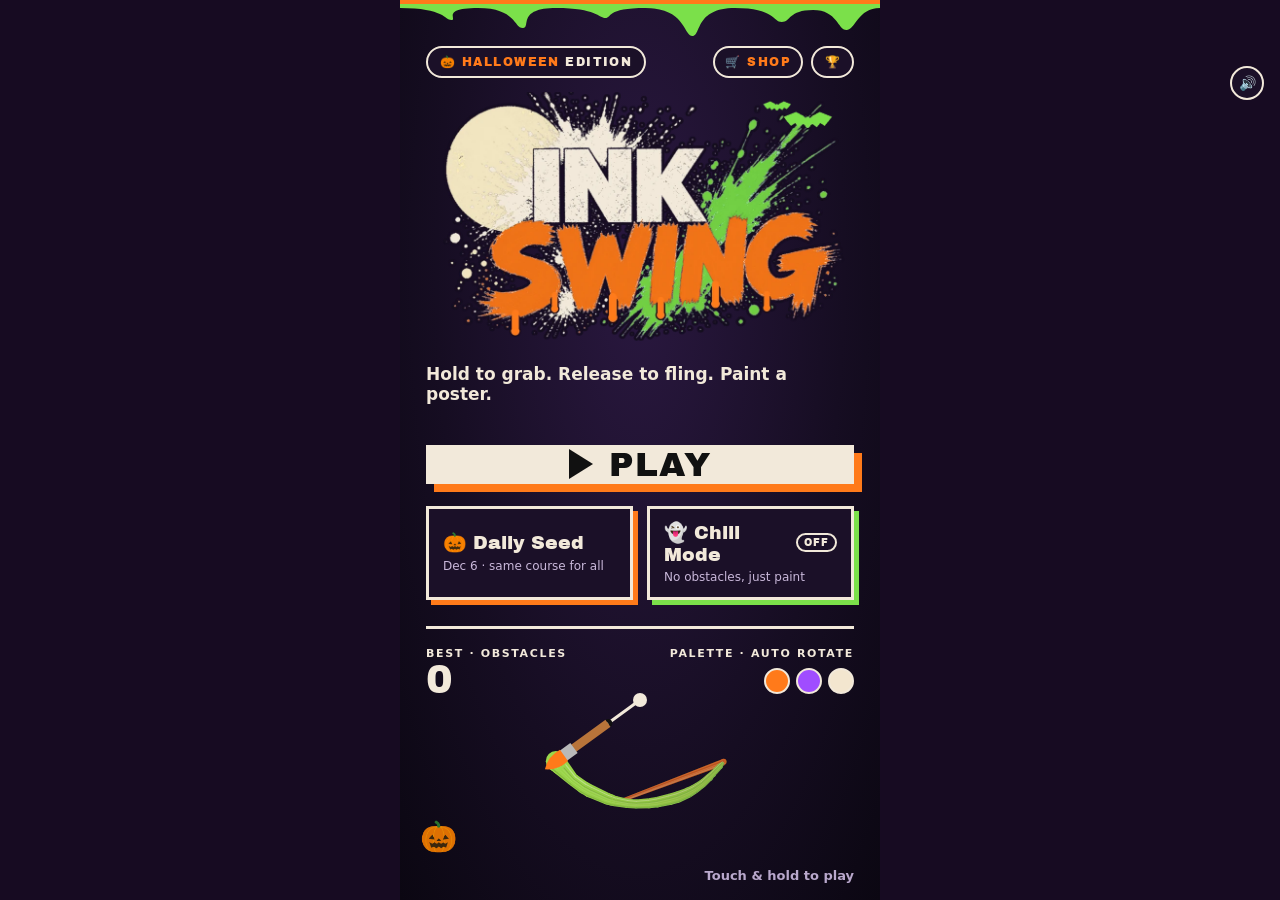
==== commit 8379456b: "Brush shop: Ink Drops wallet, 3 brushes with trail FX; SW v19" ====
--- a/index.html
+++ b/index.html
@@ -24,7 +24,7 @@
 <div id="hint" class="hidden"><div class="hand"></div><b>HOLD</b> to grab a pin<br><b>RELEASE</b> to fling</div>
 
 <section id="start" class="panel show homeB">
-  <div class="hb-top"><button class="hb-pill" id="btnTheme"></button><button class="hb-pill hb-trophy" id="btnLeaders" aria-label="Leaderboard">🏆</button></div>
+  <div class="hb-top"><button class="hb-pill" id="btnTheme"></button><span class="hb-tr"><button class="hb-pill" id="btnShop">🛒 <b>SHOP</b></button><button class="hb-pill hb-trophy" id="btnLeaders" aria-label="Leaderboard">🏆</button></span></div>
   <h1 class="hb-logo"><img src="img/logo-B.webp" alt="Ink Swing" width="900" height="561"></h1>
   <p class="hb-tag">Hold to grab. Release to fling. Paint a poster.</p>
   <button class="hb-play" id="btnRandom"><i></i>PLAY</button>
@@ -37,6 +37,7 @@
   <div class="hb-swing" aria-hidden="true"></div>
   <div class="hb-foot"><span class="native-only"><button class="hb-link" id="btnRemoveAds"><b>Remove Ads</b></button> · <button class="hb-link" id="btnRestore">Restore</button></span><span class="hb-hint">Touch &amp; hold to play</span></div>
 </section>
+<div id="shop" class="hb-sheet" hidden role="dialog" aria-label="Brush shop"><div class="hb-sheet-in pk-in"><h3>Brush Shop</h3><p class="sh-wallet">💧 <b id="shopWallet">0</b> Ink Drops <small>· 1 per point scored</small></p><div id="shopList" class="pk-list"></div><button class="hb-play hb-close" id="shopClose">Done</button></div></div>
 <div id="picker" class="hb-sheet" hidden role="dialog" aria-label="Palette"><div class="hb-sheet-in pk-in"><h3>Palette</h3><div id="pkList" class="pk-list"></div>
   <div id="pkCustom" class="pk-custom" hidden><h3>Custom</h3><div id="pkSlots" class="pk-slots"></div>
     <label>Hue<input type="range" id="pkHue" min="0" max="359" class="pk-hue"></label><label>Lightness<input type="range" id="pkLight" min="5" max="95"></label>
--- a/style.css
+++ b/style.css
@@ -119,3 +119,14 @@
 .pk-slots{display:flex;gap:14px}.pk-slot{width:56px;height:56px;border-radius:50%;border:3px solid currentColor;cursor:pointer}.pk-slot.sel{outline:4px solid currentColor;outline-offset:3px}
 .pk-warn{font-weight:700;font-size:13px}.pk-warn.bad{color:#E8392D}body.hw .pk-warn.bad{color:#FF7A1A}.pk-row{display:flex;gap:12px;align-items:center;justify-content:flex-end}.pk-save{height:48px;font-size:18px;flex:0 0 auto;padding:0 18px}
 @media (prefers-reduced-motion:reduce){.pk-opt{transition:none}}
+
+.hb-tr{display:flex;gap:8px}
+.sh-wallet{margin:0 0 12px;font-weight:700}.sh-wallet b{font:400 22px "Archivo Black",Impact,sans-serif}.sh-wallet small{opacity:.7}
+.sh-item{display:flex;align-items:center;gap:12px;padding:10px;border:2px solid currentColor}.sh-item.sel{box-shadow:5px 5px 0 #E8392D}body.hw .sh-item.sel{box-shadow:5px 5px 0 #7BE04A}
+.sh-ic{width:58px;height:58px;flex:0 0 58px;display:grid;place-items:center;font-size:34px}.sh-ic img{width:58px;height:58px;animation:shSwing 2.4s ease-in-out infinite;transform-origin:50% 20%}
+@keyframes shSwing{0%,100%{transform:rotate(-12deg)}50%{transform:rotate(12deg)}}
+.sh-tx{flex:1;min-width:0}.sh-tx b{display:block;font:400 16px "Archivo Black",Impact,sans-serif}.sh-tx small{font-size:12px;opacity:.8;line-height:1.3;display:block}
+.sh-btn{height:44px;font-size:15px;padding:0 12px;flex:0 0 auto;width:auto}.sh-btn[disabled]{opacity:.4}.sh-item em{font:400 11px "Archivo Black";letter-spacing:.08em}
+@media (prefers-reduced-motion:reduce){.sh-ic img{animation:none}}
+body.onstart #mute,body.hw.onstart #mute{top:calc(66px + env(safe-area-inset-top));right:16px}#btnShop{padding:7px 10px}
+.hb-sheet{--P:#F2E9DA;--K:#111111}body.hw .hb-sheet{--P:#1B1028;--K:#F2E9DA}body.hw .hb-sheet .hb-play{background:#FF7A1A;color:#160D22}
